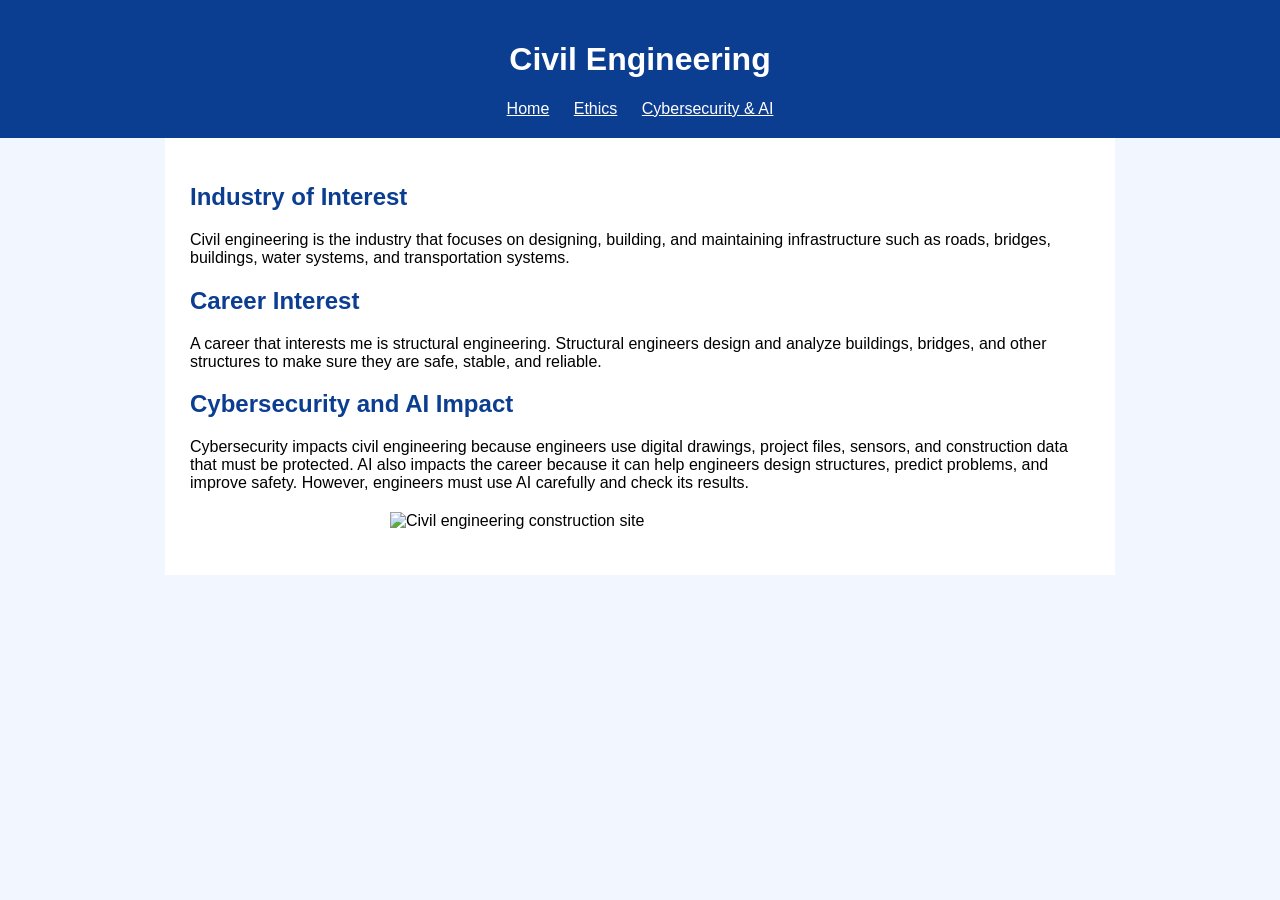
==== index.html @ d5e9d4d8 "Add files via upload" ====
<!DOCTYPE html>
<html>
<head>
  <title>Civil Engineering Career</title>
  <style>
    body { font-family: Arial; background-color: #f2f6ff; margin: 0; }
    header { background-color: #0b3d91; color: white; padding: 20px; text-align: center; }
    main { padding: 25px; max-width: 900px; margin: auto; background: white; }
    h2 { color: #0b3d91; }
    img { width: 100%; max-width: 500px; display: block; margin: 20px auto; }
    nav a { color: white; margin: 10px; }
  </style>
</head>
<body>
  <header>
    <h1>Civil Engineering</h1>
    <nav>
      <a href="index.html">Home</a>
      <a href="ethics.html">Ethics</a>
      <a href="cyber-AI.html">Cybersecurity & AI</a>
    </nav>
  </header>

  <main>
    <h2>Industry of Interest</h2>
    <p>Civil engineering is the industry that focuses on designing, building, and maintaining infrastructure such as roads, bridges, buildings, water systems, and transportation systems.</p>

    <h2>Career Interest</h2>
    <p>A career that interests me is structural engineering. Structural engineers design and analyze buildings, bridges, and other structures to make sure they are safe, stable, and reliable.</p>

    <h2>Cybersecurity and AI Impact</h2>
    <p>Cybersecurity impacts civil engineering because engineers use digital drawings, project files, sensors, and construction data that must be protected. AI also impacts the career because it can help engineers design structures, predict problems, and improve safety. However, engineers must use AI carefully and check its results.</p>

    <img src="https://images.unsplash.com/photo-1503387762-592deb58ef4e" alt="Civil engineering construction site">
  </main>
</body>
</html>
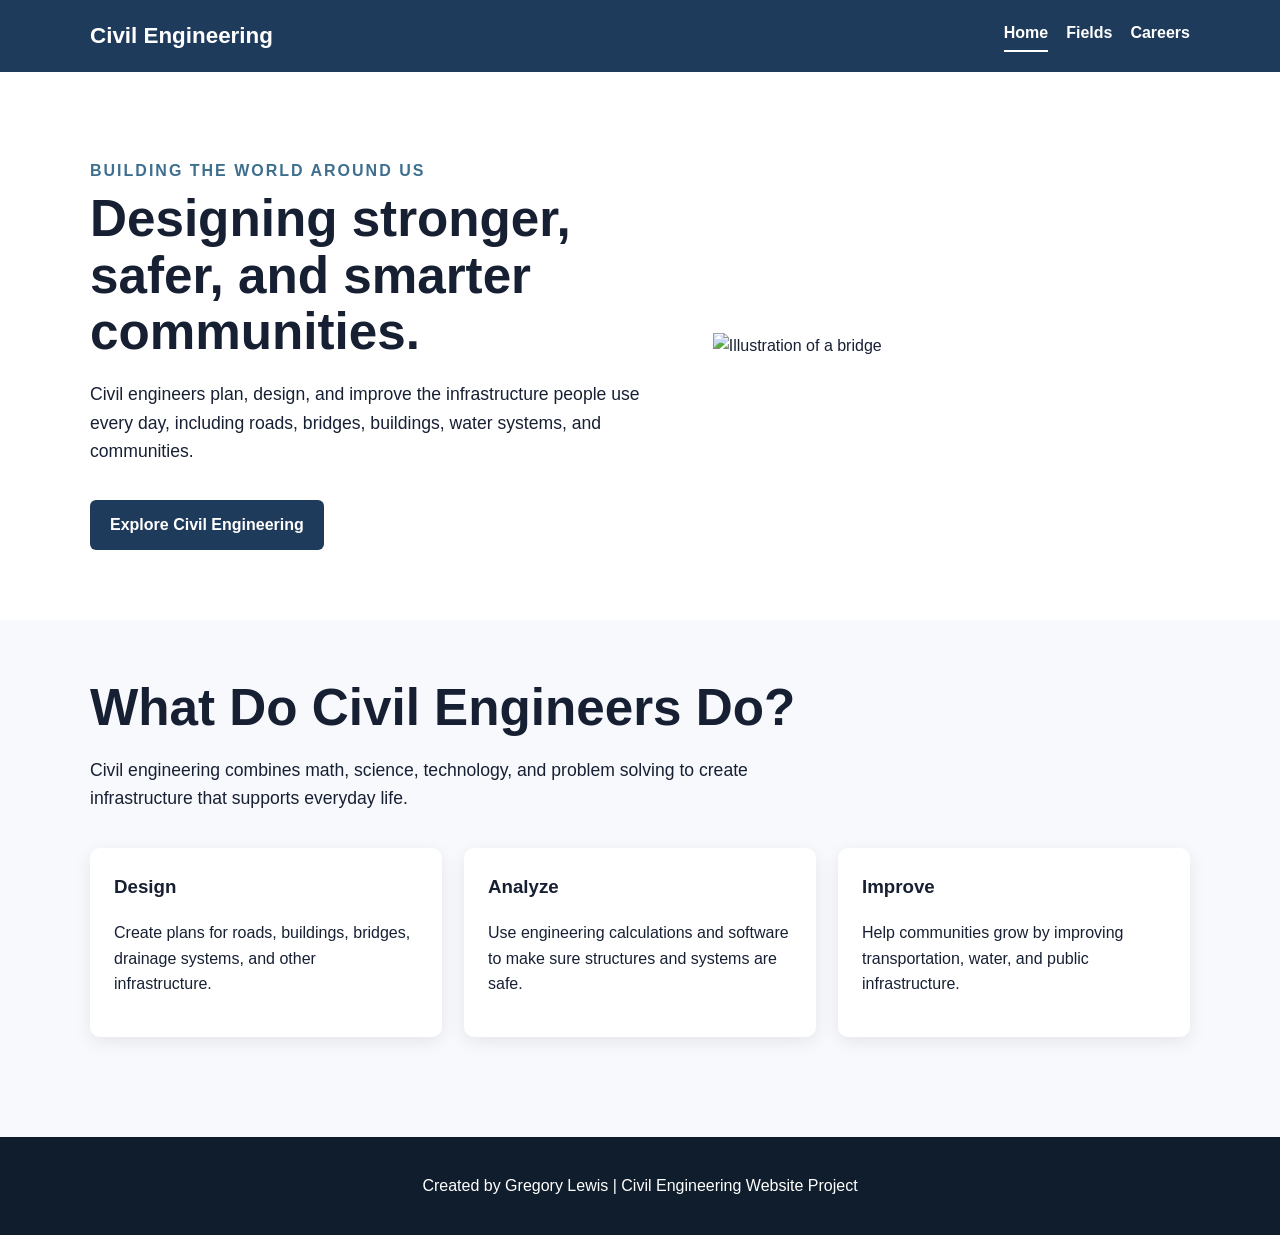
==== commit 5a00837c: "Add files via upload" ====
--- a/index.html
+++ b/index.html
@@ -1,37 +1,68 @@
-<!DOCTYPE html>
-<html>
-<head>
-  <title>Civil Engineering Career</title>
-  <style>
-    body { font-family: Arial; background-color: #f2f6ff; margin: 0; }
-    header { background-color: #0b3d91; color: white; padding: 20px; text-align: center; }
-    main { padding: 25px; max-width: 900px; margin: auto; background: white; }
-    h2 { color: #0b3d91; }
-    img { width: 100%; max-width: 500px; display: block; margin: 20px auto; }
-    nav a { color: white; margin: 10px; }
-  </style>
-</head>
-<body>
-  <header>
-    <h1>Civil Engineering</h1>
-    <nav>
-      <a href="index.html">Home</a>
-      <a href="ethics.html">Ethics</a>
-      <a href="cyber-AI.html">Cybersecurity & AI</a>
-    </nav>
-  </header>
-
-  <main>
-    <h2>Industry of Interest</h2>
-    <p>Civil engineering is the industry that focuses on designing, building, and maintaining infrastructure such as roads, bridges, buildings, water systems, and transportation systems.</p>
-
-    <h2>Career Interest</h2>
-    <p>A career that interests me is structural engineering. Structural engineers design and analyze buildings, bridges, and other structures to make sure they are safe, stable, and reliable.</p>
-
-    <h2>Cybersecurity and AI Impact</h2>
-    <p>Cybersecurity impacts civil engineering because engineers use digital drawings, project files, sensors, and construction data that must be protected. AI also impacts the career because it can help engineers design structures, predict problems, and improve safety. However, engineers must use AI carefully and check its results.</p>
-
-    <img src="https://images.unsplash.com/photo-1503387762-592deb58ef4e" alt="Civil engineering construction site">
-  </main>
-</body>
-</html>+<!DOCTYPE html>
+<html lang="en">
+<head>
+    <!-- Author: Gregory Lewis -->
+    <meta charset="UTF-8">
+    <meta name="viewport" content="width=device-width, initial-scale=1.0">
+    <title>Civil Engineering | Home</title>
+    <link rel="stylesheet" href="styles.css">
+</head>
+<body>
+    <header>
+        <div class="container nav-wrap">
+            <h1 class="logo">Civil Engineering</h1>
+            <nav>
+                <a class="active" href="index.html">Home</a>
+                <a href="fields.html">Fields</a>
+                <a href="careers.html">Careers</a>
+            </nav>
+        </div>
+    </header>
+
+    <main>
+        <section class="hero">
+            <div class="container hero-grid">
+                <div>
+                    <p class="eyebrow">BUILDING THE WORLD AROUND US</p>
+                    <h2>Designing stronger, safer, and smarter communities.</h2>
+                    <p class="lead">
+                        Civil engineers plan, design, and improve the infrastructure people use every day,
+                        including roads, bridges, buildings, water systems, and communities.
+                    </p>
+                    <a class="button" href="fields.html">Explore Civil Engineering</a>
+                </div>
+                <img src="images/bridge.svg" alt="Illustration of a bridge">
+            </div>
+        </section>
+
+        <section class="section">
+            <div class="container">
+                <h2>What Do Civil Engineers Do?</h2>
+                <p class="section-intro">
+                    Civil engineering combines math, science, technology, and problem solving to create
+                    infrastructure that supports everyday life.
+                </p>
+
+                <div class="cards">
+                    <article class="card">
+                        <h3>Design</h3>
+                        <p>Create plans for roads, buildings, bridges, drainage systems, and other infrastructure.</p>
+                    </article>
+                    <article class="card">
+                        <h3>Analyze</h3>
+                        <p>Use engineering calculations and software to make sure structures and systems are safe.</p>
+                    </article>
+                    <article class="card">
+                        <h3>Improve</h3>
+                        <p>Help communities grow by improving transportation, water, and public infrastructure.</p>
+                    </article>
+                </div>
+            </div>
+        </section>
+    </main>
+
+    <footer>
+        <p>Created by Gregory Lewis | Civil Engineering Website Project</p>
+    </footer>
+</body>
+</html>
--- a/styles.css
+++ b/styles.css
@@ -0,0 +1,171 @@
+* {
+    box-sizing: border-box;
+}
+
+body {
+    margin: 0;
+    font-family: Arial, Helvetica, sans-serif;
+    color: #172033;
+    background: #f7f9fc;
+    line-height: 1.6;
+}
+
+.container {
+    width: min(1100px, 90%);
+    margin: 0 auto;
+}
+
+header {
+    background: #1f3b5b;
+    color: white;
+    padding: 18px 0;
+}
+
+.nav-wrap {
+    display: flex;
+    justify-content: space-between;
+    align-items: center;
+    gap: 20px;
+}
+
+.logo {
+    margin: 0;
+    font-size: 1.4rem;
+}
+
+nav {
+    display: flex;
+    gap: 18px;
+}
+
+nav a {
+    color: white;
+    text-decoration: none;
+    font-weight: bold;
+    padding-bottom: 4px;
+}
+
+nav a:hover,
+nav a.active {
+    border-bottom: 2px solid white;
+}
+
+.hero {
+    background: white;
+    padding: 70px 0;
+}
+
+.hero-grid {
+    display: grid;
+    grid-template-columns: 1.2fr 1fr;
+    gap: 50px;
+    align-items: center;
+}
+
+.hero img,
+.career-layout img {
+    width: 100%;
+    max-width: 500px;
+}
+
+.eyebrow {
+    font-weight: bold;
+    letter-spacing: 2px;
+    color: #3f6f8f;
+    margin-bottom: 8px;
+}
+
+h2 {
+    font-size: clamp(2rem, 4vw, 3.5rem);
+    line-height: 1.1;
+    margin: 0 0 20px;
+}
+
+h3 {
+    margin-top: 0;
+}
+
+.lead,
+.section-intro {
+    font-size: 1.1rem;
+    max-width: 760px;
+}
+
+.button {
+    display: inline-block;
+    margin-top: 18px;
+    padding: 12px 20px;
+    background: #1f3b5b;
+    color: white;
+    text-decoration: none;
+    border-radius: 6px;
+    font-weight: bold;
+}
+
+.button:hover {
+    background: #315777;
+}
+
+.section {
+    padding: 60px 0;
+}
+
+.cards {
+    display: grid;
+    grid-template-columns: repeat(3, 1fr);
+    gap: 22px;
+    margin-top: 35px;
+}
+
+.card {
+    background: white;
+    padding: 24px;
+    border-radius: 10px;
+    box-shadow: 0 5px 18px rgba(0, 0, 0, 0.08);
+}
+
+.callout {
+    margin-top: 35px;
+    background: #e7eef5;
+    border-left: 5px solid #1f3b5b;
+    padding: 22px;
+    border-radius: 6px;
+}
+
+.career-layout {
+    display: grid;
+    grid-template-columns: 1fr 1fr;
+    gap: 40px;
+    align-items: center;
+    margin-top: 35px;
+}
+
+.career-list {
+    padding-left: 22px;
+    font-size: 1.05rem;
+}
+
+footer {
+    background: #101d2c;
+    color: white;
+    text-align: center;
+    padding: 20px;
+    margin-top: 40px;
+}
+
+@media (max-width: 800px) {
+    .hero-grid,
+    .career-layout,
+    .cards {
+        grid-template-columns: 1fr;
+    }
+
+    .nav-wrap {
+        flex-direction: column;
+    }
+
+    nav {
+        flex-wrap: wrap;
+        justify-content: center;
+    }
+}
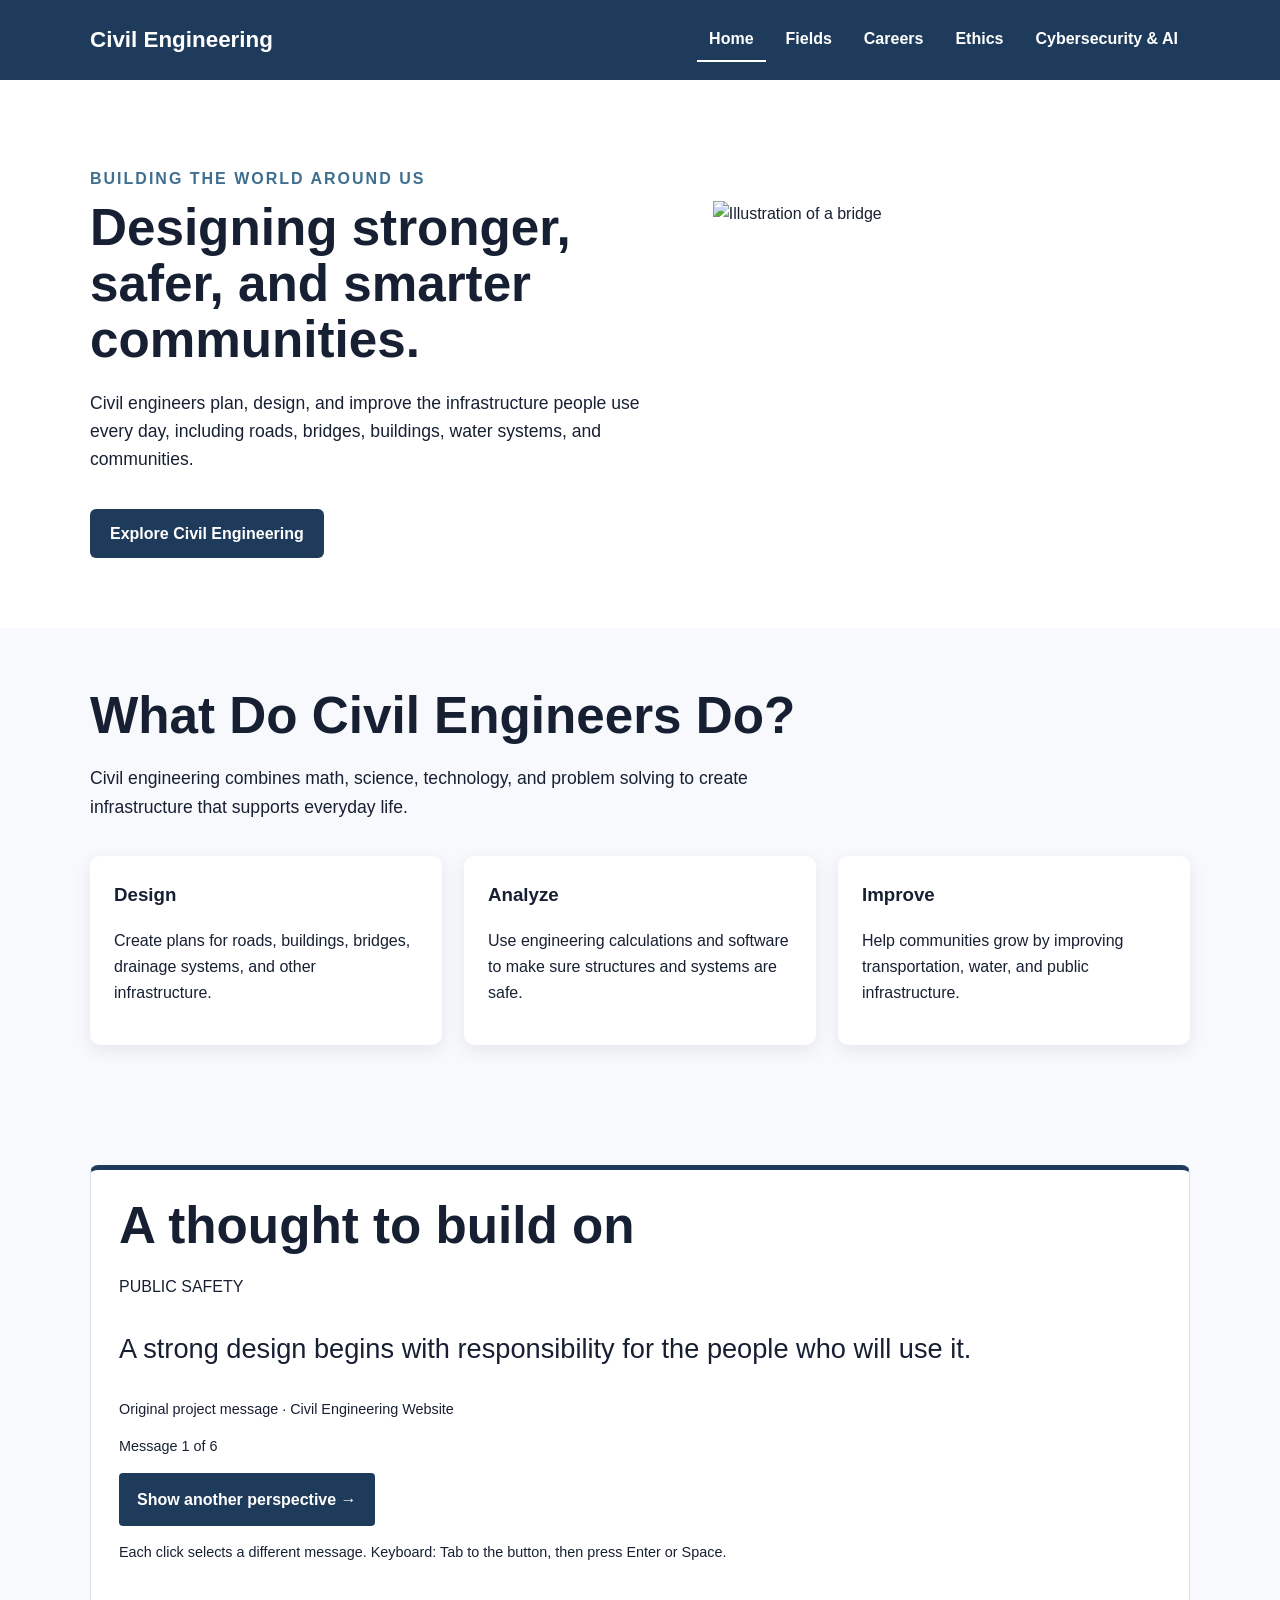
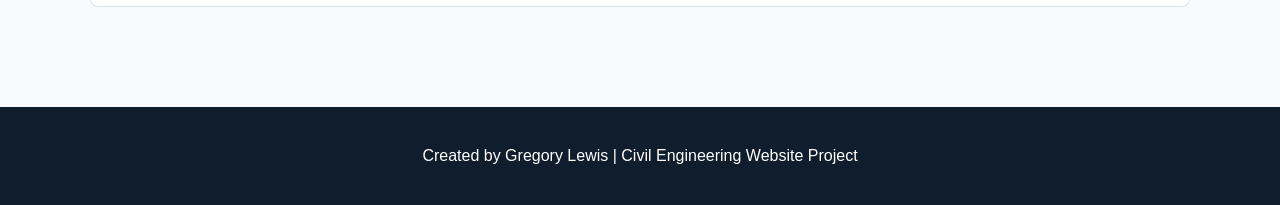
==== commit 411d4a6b: "Complete five-page navigation and integrate JavaScript" ====
--- a/index.html
+++ b/index.html
@@ -6,20 +6,15 @@
     <meta name="viewport" content="width=device-width, initial-scale=1.0">
     <title>Civil Engineering | Home</title>
     <link rel="stylesheet" href="styles.css">
+<meta name="description" content="Explore civil engineering, infrastructure, professional values, and career opportunities.">
+<link rel="icon" href="images/bridge.svg" type="image/svg+xml">
+<script src="quotes.js" defer></script>
 </head>
 <body>
-    <header>
-        <div class="container nav-wrap">
-            <h1 class="logo">Civil Engineering</h1>
-            <nav>
-                <a class="active" href="index.html">Home</a>
-                <a href="fields.html">Fields</a>
-                <a href="careers.html">Careers</a>
-            </nav>
-        </div>
-    </header>
+<a class="skip-link" href="#main-content">Skip to content</a>
+    <header><div class="container nav-wrap"><h1 class="logo"><a href="index.html" aria-label="Civil Engineering home">Civil Engineering</a></h1><nav aria-label="Main navigation"><a href="index.html" class="active" aria-current="page">Home</a><a href="fields.html">Fields</a><a href="careers.html">Careers</a><a href="ethics.html">Ethics</a><a href="cyber-AI.html">Cybersecurity & AI</a></nav></div></header>
 
-    <main>
+    <main id="main-content">
         <section class="hero">
             <div class="container hero-grid">
                 <div>
@@ -31,7 +26,7 @@
                     </p>
                     <a class="button" href="fields.html">Explore Civil Engineering</a>
                 </div>
-                <img src="images/bridge.svg" alt="Illustration of a bridge">
+                <img width="700" height="450" src="images/bridge.svg" alt="Illustration of a bridge">
             </div>
         </section>
 
@@ -59,7 +54,19 @@
                 </div>
             </div>
         </section>
-    </main>
+    <section class="section"><div class="container"><section class="quote-card" aria-labelledby="card-title">
+      <h2 id="card-title">A thought to build on</h2>
+      <div id="quote-output" aria-live="polite" aria-atomic="true">
+        <p id="quote-topic" class="topic">PUBLIC SAFETY</p>
+        <blockquote><p id="quote-text">A strong design begins with responsibility for the people who will use it.</p></blockquote>
+        <p class="credit">Original project message · Civil Engineering Website</p>
+        <p id="quote-count" class="count">Message 1 of 6</p>
+      </div>
+      <button id="new-quote" type="button">Show another perspective <span aria-hidden="true">→</span></button>
+      <p class="hint">Each click selects a different message. Keyboard: Tab to the button, then press Enter or Space.</p>
+      <noscript><p>JavaScript is disabled. Enable it to generate another message; the first message remains available above.</p></noscript>
+    </section></div></section>
+</main>
 
     <footer>
         <p>Created by Gregory Lewis | Civil Engineering Website Project</p>
--- a/styles.css
+++ b/styles.css
@@ -42,7 +42,29 @@
     color: white;
     text-decoration: none;
     font-weight: bold;
-    padding-bottom: 4px;
+    display: inline-flex;
+    align-items: center;
+    justify-content: center;
+    min-height: 44px;
+    padding: 8px 12px;
+    border-bottom: 2px solid transparent;
+}
+
+img, video {
+    display: block;
+    max-width: 100%;
+    height: auto;
+}
+
+.hero-grid > *, .career-layout > *, .cards > * {
+    min-width: 0;
+}
+
+body { overflow-wrap: anywhere; }
+
+a:focus-visible {
+    outline: 3px solid #b36a00;
+    outline-offset: 4px;
 }
 
 nav a:hover,
@@ -169,3 +191,32 @@
         justify-content: center;
     }
 }
+
+@media (max-width: 480px) {
+    .container { width: calc(100% - 32px); }
+    .hero { padding: 36px 0; }
+    .section { padding: 36px 0; }
+    .hero-grid, .career-layout { gap: 24px; }
+    .nav-wrap { gap: 12px; }
+    nav { gap: 8px; }
+    h2 { font-size: clamp(1.75rem, 8vw, 2.25rem); line-height: 1.2; }
+    .lead, .section-intro, .career-list { font-size: 1rem; }
+    .eyebrow { font-size: .8rem; letter-spacing: 1px; }
+    .card, .callout { padding: 20px; }
+    .button { max-width: 100%; text-align: center; }
+    footer { margin-top: 24px; padding: 20px 16px; }
+}
+
+/* Final revision: consistent navigation, readable career details, and integrated JavaScript. */
+.nav-wrap { flex-wrap: wrap; }
+nav { flex-wrap: wrap; gap: 8px; }
+.logo a { color: white; text-decoration: none; }
+.skip-link { position: absolute; left: 12px; top: -80px; background: white; color: #172033; padding: 10px; z-index: 10; }
+.skip-link:focus { top: 12px; }
+.job-description { margin: 4px 0 18px; font-size: 1rem; }
+.quote-card { background: white; border: 1px solid #d9e3ed; border-top: 5px solid #1f3b5b; padding: 28px; border-radius: 8px; }
+.quote-card blockquote { margin: 16px 0; font-size: clamp(1.2rem, 3vw, 1.7rem); }
+.quote-card .credit, .quote-card .count, .quote-card .hint { font-size: .9rem; }
+.quote-card button { background: #1f3b5b; color: white; border: 0; padding: 14px 18px; font: inherit; font-weight: bold; cursor: pointer; border-radius: 4px; }
+:focus-visible { outline: 3px solid #b36a00; outline-offset: 4px; }
+@media (max-width: 1000px) { .nav-wrap { flex-direction: column; } nav { justify-content: center; } }
